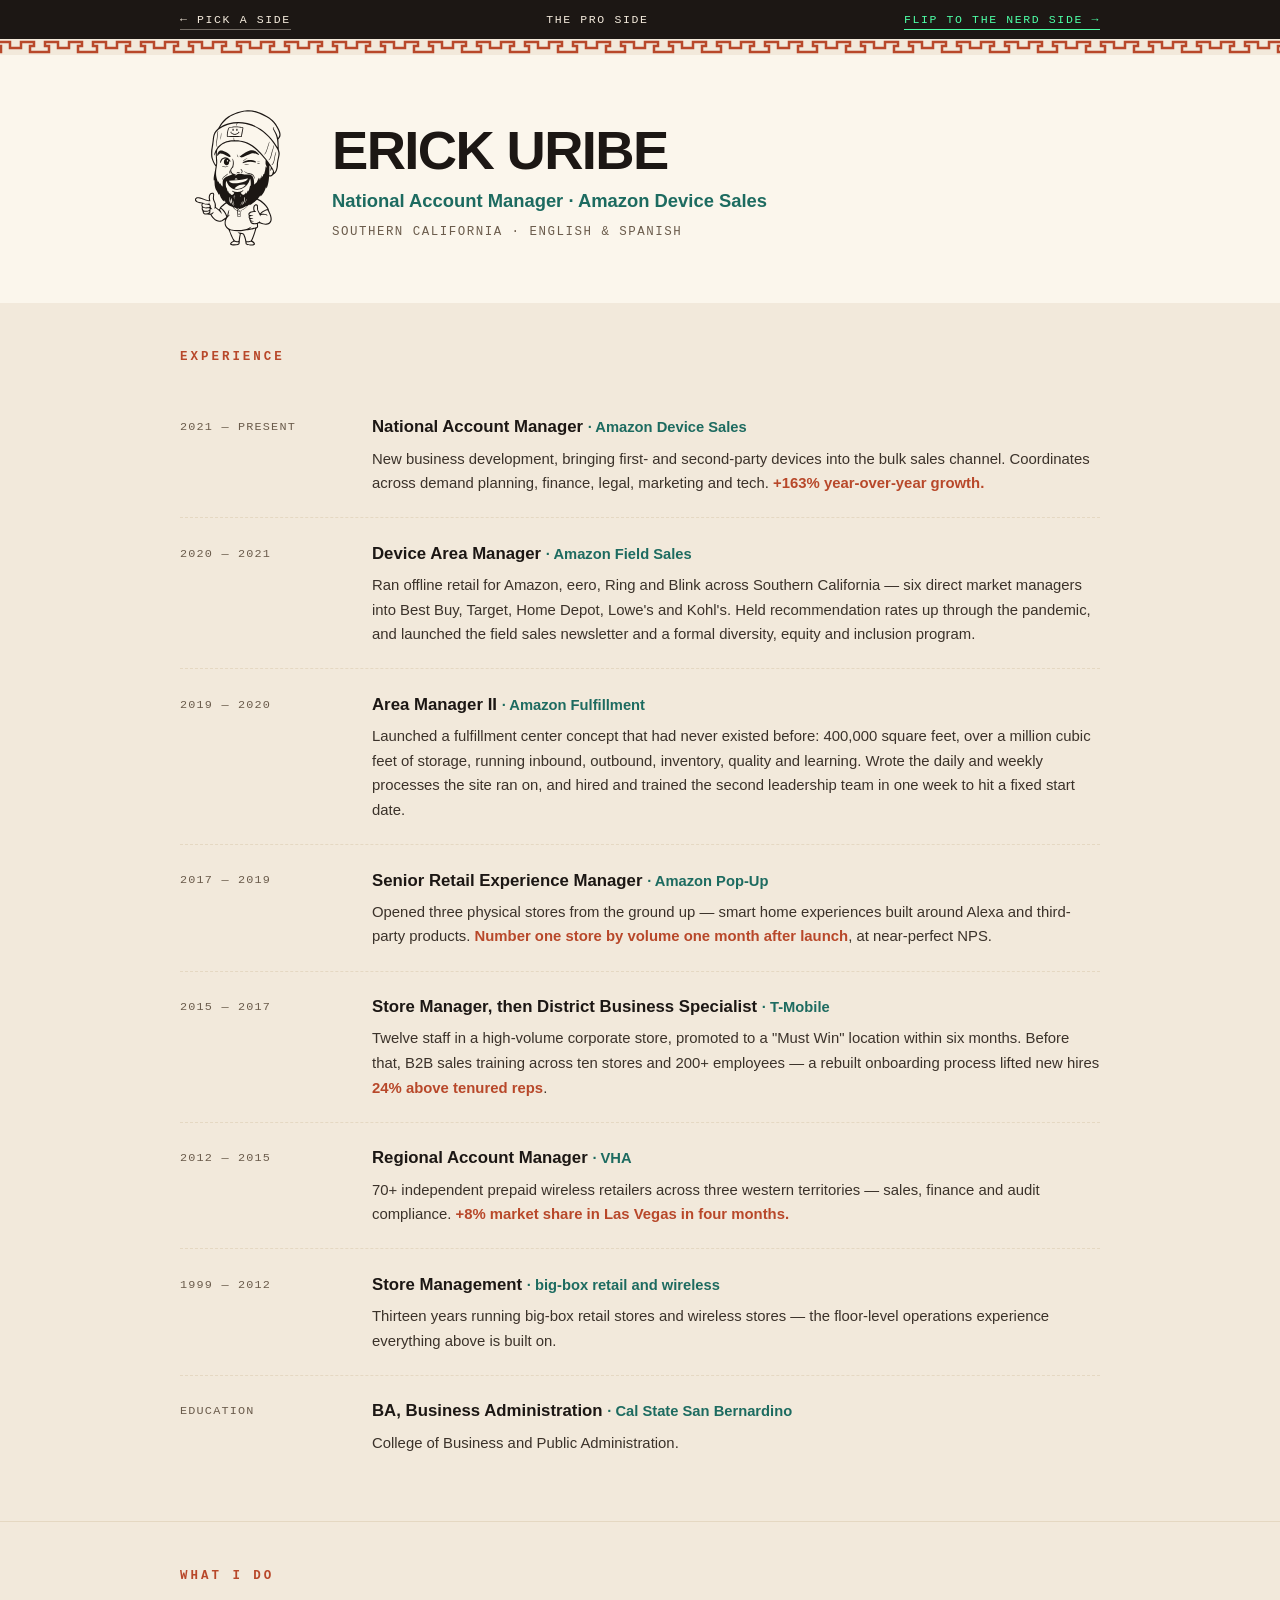
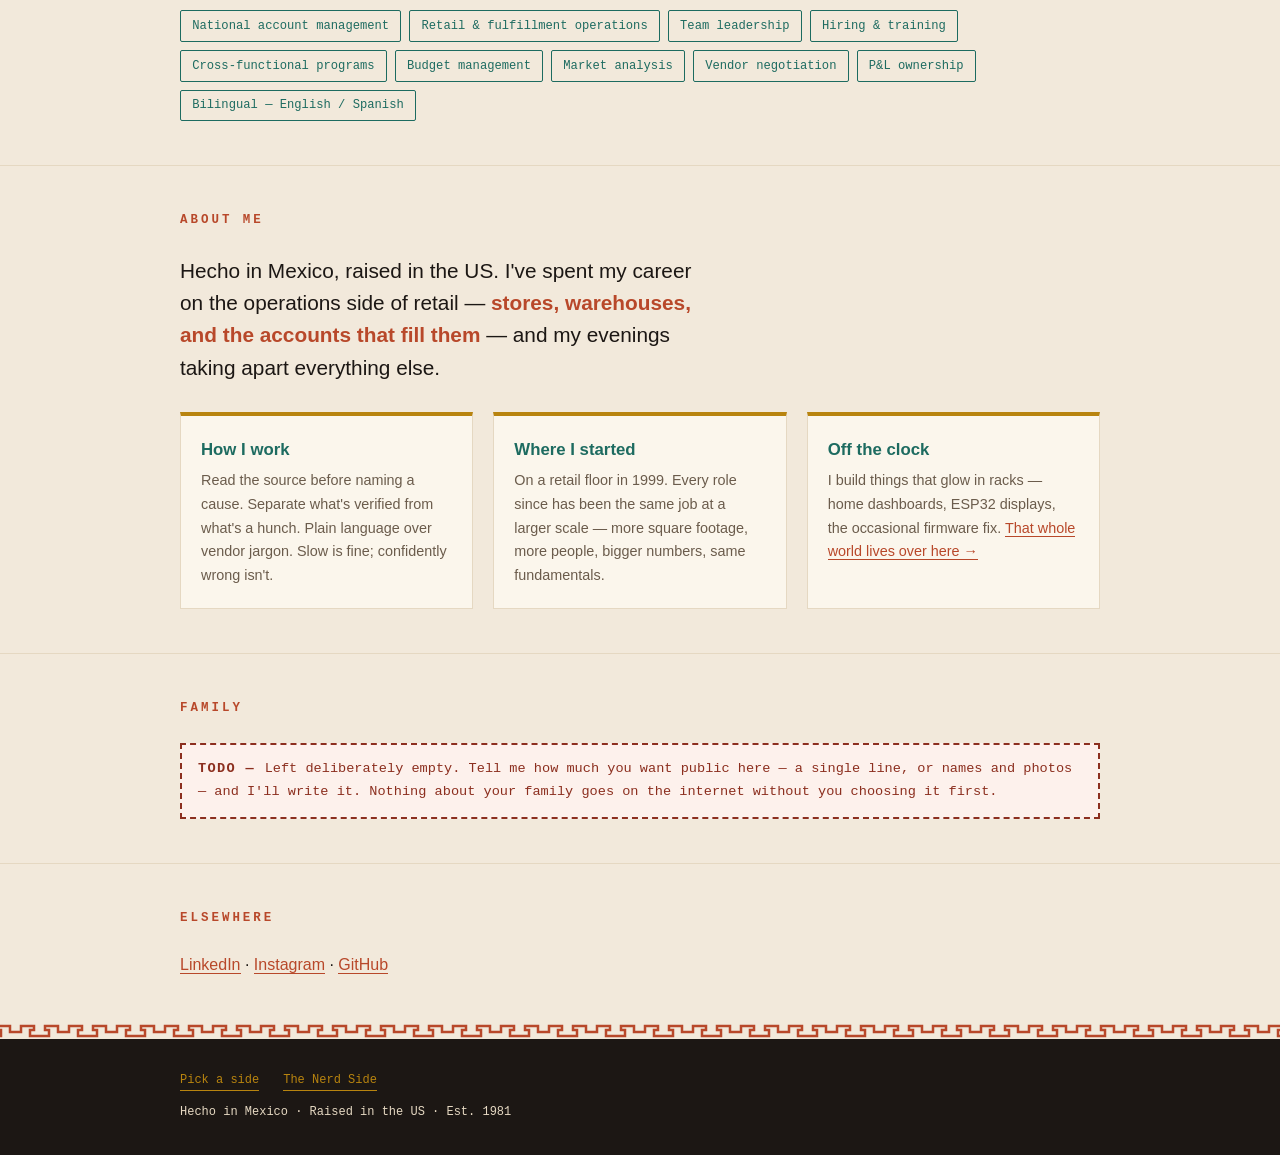
==== pro.html @ 5fe09b8d "Split the site: Pro Side and Nerd Side, with a landing page - index.html is now a two-door landing: " ====
<!DOCTYPE html>
<html lang="en">
<head>
<meta charset="utf-8">
<meta name="viewport" content="width=device-width, initial-scale=1">
<title>Erick Uribe — National Account Manager</title>
<meta name="description" content="Erick Uribe — National Account Manager at Amazon. Twenty-seven years in retail operations, fulfillment and national accounts. Southern California.">
<meta name="theme-color" content="#f2e9db">
<meta property="og:title" content="Erick Uribe — National Account Manager">
<meta property="og:description" content="Twenty-seven years in retail operations, fulfillment and national accounts.">
<link rel="icon" href="data:image/svg+xml,<svg xmlns='http://www.w3.org/2000/svg' viewBox='0 0 32 32'><rect width='32' height='32' fill='%23f2e9db'/><rect x='7' y='5' width='18' height='22' fill='%23b8482a'/></svg>">
<link rel="stylesheet" href="pro.css">
</head>
<body>

<nav class="topnav">
  <div class="wrap">
    <a href="index.html">← Pick a side</a>
    <span>The Pro Side</span>
    <a class="flip" href="nerd.html">Flip to the Nerd Side →</a>
  </div>
</nav>
<div class="greca"></div>

<header class="hero">
  <div class="wrap">
    <div class="portrait" role="img" aria-label="Cartoon portrait of Erick Uribe"></div>
    <div>
      <h1>Erick Uribe</h1>
      <p class="role">National Account Manager · Amazon Device Sales</p>
      <p class="where">Southern California · English &amp; Spanish</p>
    </div>
  </div>
</header>

<main>

<!-- =========================================================== RESUME -->
<section>
  <div class="wrap">
    <h2>Experience</h2>

    <div class="role-row">
      <div class="when">2021 — present</div>
      <div>
        <h3>National Account Manager <span class="org">· Amazon Device Sales</span></h3>
        <p>
          New business development, bringing first- and second-party devices
          into the bulk sales channel. Coordinates across demand planning,
          finance, legal, marketing and tech.
          <strong>+163% year-over-year growth.</strong>
        </p>
      </div>
    </div>

    <div class="role-row">
      <div class="when">2020 — 2021</div>
      <div>
        <h3>Device Area Manager <span class="org">· Amazon Field Sales</span></h3>
        <p>
          Ran offline retail for Amazon, eero, Ring and Blink across Southern
          California — six direct market managers into Best Buy, Target, Home
          Depot, Lowe's and Kohl's. Held recommendation rates up through the
          pandemic, and launched the field sales newsletter and a formal
          diversity, equity and inclusion program.
        </p>
      </div>
    </div>

    <div class="role-row">
      <div class="when">2019 — 2020</div>
      <div>
        <h3>Area Manager II <span class="org">· Amazon Fulfillment</span></h3>
        <p>
          Launched a fulfillment center concept that had never existed before:
          400,000 square feet, over a million cubic feet of storage, running
          inbound, outbound, inventory, quality and learning. Wrote the daily
          and weekly processes the site ran on, and hired and trained the
          second leadership team in one week to hit a fixed start date.
        </p>
      </div>
    </div>

    <div class="role-row">
      <div class="when">2017 — 2019</div>
      <div>
        <h3>Senior Retail Experience Manager <span class="org">· Amazon Pop-Up</span></h3>
        <p>
          Opened three physical stores from the ground up — smart home
          experiences built around Alexa and third-party products.
          <strong>Number one store by volume one month after launch</strong>,
          at near-perfect NPS.
        </p>
      </div>
    </div>

    <div class="role-row">
      <div class="when">2015 — 2017</div>
      <div>
        <h3>Store Manager, then District Business Specialist <span class="org">· T-Mobile</span></h3>
        <p>
          Twelve staff in a high-volume corporate store, promoted to a
          "Must Win" location within six months. Before that, B2B sales
          training across ten stores and 200+ employees — a rebuilt onboarding
          process lifted new hires <strong>24% above tenured reps</strong>.
        </p>
      </div>
    </div>

    <div class="role-row">
      <div class="when">2012 — 2015</div>
      <div>
        <h3>Regional Account Manager <span class="org">· VHA</span></h3>
        <p>
          70+ independent prepaid wireless retailers across three western
          territories — sales, finance and audit compliance.
          <strong>+8% market share in Las Vegas in four months.</strong>
        </p>
      </div>
    </div>

    <div class="role-row">
      <div class="when">1999 — 2012</div>
      <div>
        <h3>Store Management <span class="org">· big-box retail and wireless</span></h3>
        <p>
          Thirteen years running big-box retail stores and wireless stores —
          the floor-level operations experience everything above is built on.
        </p>
      </div>
    </div>

    <div class="role-row">
      <div class="when">Education</div>
      <div>
        <h3>BA, Business Administration <span class="org">· Cal State San Bernardino</span></h3>
        <p>College of Business and Public Administration.</p>
      </div>
    </div>
  </div>
</section>

<!-- ============================================================ SKILLS -->
<section>
  <div class="wrap">
    <h2>What I do</h2>
    <ul class="chips">
      <li>National account management</li>
      <li>Retail &amp; fulfillment operations</li>
      <li>Team leadership</li>
      <li>Hiring &amp; training</li>
      <li>Cross-functional programs</li>
      <li>Budget management</li>
      <li>Market analysis</li>
      <li>Vendor negotiation</li>
      <li>P&amp;L ownership</li>
      <li>Bilingual — English / Spanish</li>
    </ul>
  </div>
</section>

<!-- ========================================================== ABOUT ME -->
<section>
  <div class="wrap">
    <h2>About me</h2>
    <p class="intro">
      Hecho in Mexico, raised in the US. I've spent my career on the
      operations side of retail — <strong>stores, warehouses, and the accounts
      that fill them</strong> — and my evenings taking apart everything else.
    </p>
    <div class="cards" style="margin-top:1.75rem">
      <div class="card">
        <h3>How I work</h3>
        <p>
          Read the source before naming a cause. Separate what's verified from
          what's a hunch. Plain language over vendor jargon. Slow is fine;
          confidently wrong isn't.
        </p>
      </div>
      <div class="card">
        <h3>Where I started</h3>
        <p>
          On a retail floor in 1999. Every role since has been the same job at
          a larger scale — more square footage, more people, bigger numbers,
          same fundamentals.
        </p>
      </div>
      <div class="card">
        <h3>Off the clock</h3>
        <p>
          I build things that glow in racks — home dashboards, ESP32 displays,
          the occasional firmware fix.
          <a href="nerd.html">That whole world lives over here →</a>
        </p>
      </div>
    </div>
  </div>
</section>

<!-- ============================================================ FAMILY
     ⚠️  I did not write this section. Family details are yours to decide on,
     especially on a public page — see the note I sent with this build.
     Replace the placeholder below with whatever you're comfortable sharing,
     then delete this comment. Or delete the whole <section> to drop it.
================================================================== -->
<section>
  <div class="wrap">
    <h2>Family</h2>
    <p class="todo">
      Left deliberately empty. Tell me how much you want public here — a
      single line, or names and photos — and I'll write it. Nothing about
      your family goes on the internet without you choosing it first.
    </p>
  </div>
</section>

<!-- =========================================================== CONTACT -->
<section>
  <div class="wrap">
    <h2>Elsewhere</h2>
    <p>
      <a rel="me" href="https://www.linkedin.com/in/erickuribe/">LinkedIn</a> ·
      <a rel="me" href="https://www.instagram.com/pencreus/">Instagram</a> ·
      <a rel="me" href="https://github.com/Pencreus">GitHub</a>
    </p>
  </div>
</section>

</main>

<div class="greca"></div>
<footer>
  <div class="wrap">
    <div class="footlinks">
      <a href="index.html">Pick a side</a>
      <a href="nerd.html">The Nerd Side</a>
    </div>
    <span>Hecho in Mexico · Raised in the US · Est. 1981</span>
  </div>
</footer>

</body>
</html>
---- pro.css ----
/* ------------------------------------------------------------------
   The Pro Side — parchment and letterpress, drawn from the Pencreus art.
   Warm Mesoamerican palette: terracotta, jade, gold on aged paper.
   ------------------------------------------------------------------ */

:root {
  --bg:     #f2e9db;
  --paper:  #fbf6ec;
  --band:   #e5d8c2;
  --ink:    #1c1714;
  --mut:    #6b5c4c;
  --terra:  #b8482a;
  --jade:   #1d6b60;
  --gold:   #b8840f;

  --mono: ui-monospace, "SF Mono", SFMono-Regular, Menlo, Consolas, monospace;
  --sans: "Helvetica Neue", Helvetica, Arial, sans-serif;
  --wrap: 60rem;
}

*, *::before, *::after { box-sizing: border-box; }
html { -webkit-text-size-adjust: 100%; background: var(--bg); }

body {
  margin: 0;
  background: var(--bg);
  color: var(--ink);
  font-family: var(--sans);
  font-size: 16px;
  line-height: 1.65;
}

.wrap { max-width: var(--wrap); margin: 0 auto; padding: 0 1.25rem; }

a { color: var(--terra); text-decoration: none; border-bottom: 1px solid currentColor; }
a:hover { background: var(--terra); color: var(--paper); border-color: var(--terra); }
a:focus-visible { outline: 3px solid var(--jade); outline-offset: 2px; }

/* Stepped-fret band, reused from the logo's pyramid course. */
.greca {
  height: 16px;
  background: var(--terra);
  -webkit-mask: url("data:image/svg+xml,%3Csvg xmlns='http://www.w3.org/2000/svg' width='48' height='16' viewBox='0 0 48 16'%3E%3Cpath d='M0 13h9V7H5V3h13v6h11V3h13v4h-4v6h10' fill='none' stroke='%23000' stroke-width='2.5'/%3E%3C/svg%3E") repeat-x center / 48px 16px;
          mask: url("data:image/svg+xml,%3Csvg xmlns='http://www.w3.org/2000/svg' width='48' height='16' viewBox='0 0 48 16'%3E%3Cpath d='M0 13h9V7H5V3h13v6h11V3h13v4h-4v6h10' fill='none' stroke='%23000' stroke-width='2.5'/%3E%3C/svg%3E") repeat-x center / 48px 16px;
}

/* ------------------------------------------------------------- TOPNAV */

.topnav {
  background: var(--ink);
  color: var(--bg);
  font-family: var(--mono);
  font-size: .72rem;
  letter-spacing: .14em;
  text-transform: uppercase;
}
.topnav .wrap {
  display: flex; justify-content: space-between; align-items: center;
  gap: 1rem; padding-top: .6rem; padding-bottom: .6rem; flex-wrap: wrap;
}
.topnav a { color: var(--bg); border-bottom-color: rgba(242,233,219,.4); }
.topnav a:hover { background: var(--gold); color: var(--ink); }
.flip { color: #4dffa6 !important; border-bottom-color: #4dffa6 !important; }
.flip:hover { background: #4dffa6 !important; color: #070b08 !important; }

/* --------------------------------------------------------------- HERO */

header.hero { background: var(--paper); padding: 3rem 0 2.5rem; }
.hero .wrap { display: flex; align-items: center; gap: 2rem; flex-wrap: wrap; }

.portrait {
  width: 120px; flex: none;
  aspect-ratio: 600 / 800;
  background-color: var(--ink);
  -webkit-mask: url(assets/erick.svg) center/contain no-repeat;
          mask: url(assets/erick.svg) center/contain no-repeat;
}

h1 {
  font-size: clamp(2.2rem, 6vw, 3.4rem);
  line-height: 1; margin: 0;
  letter-spacing: -.03em; text-transform: uppercase; font-weight: 800;
}
.role {
  margin: .5rem 0 0; font-size: clamp(1rem, 2.2vw, 1.15rem);
  color: var(--jade); font-weight: 600;
}
.where {
  margin: .35rem 0 0; font-family: var(--mono);
  font-size: .78rem; letter-spacing: .12em; text-transform: uppercase;
  color: var(--mut);
}

/* ------------------------------------------------------------ SECTION */

section { padding: 2.75rem 0; border-bottom: 1px solid var(--band); }
section:last-of-type { border-bottom: 0; }

h2 {
  font-family: var(--mono);
  font-size: .78rem; letter-spacing: .24em; text-transform: uppercase;
  color: var(--terra); margin: 0 0 1.5rem; font-weight: 700;
}
h3 { font-size: 1.05rem; margin: 0 0 .35rem; font-weight: 700; }
p  { margin: 0 0 1rem; }
p:last-child { margin-bottom: 0; }

.intro { font-size: clamp(1.05rem, 2.3vw, 1.3rem); line-height: 1.55; max-width: 46ch; }
.intro strong { color: var(--terra); }

/* --------------------------------------------------------------- ROLE */

.role-row {
  display: grid; grid-template-columns: 10rem 1fr; gap: 0 2rem;
  padding: 1.35rem 0; border-bottom: 1px dashed var(--band);
}
.role-row:last-child { border-bottom: 0; }
.when {
  font-family: var(--mono); font-size: .74rem; letter-spacing: .1em;
  text-transform: uppercase; color: var(--mut); padding-top: .3rem;
}
.org { color: var(--jade); font-weight: 600; font-size: .92rem; }
.role-row p { font-size: .93rem; margin: 0; color: #3b322a; }
.role-row strong { color: var(--terra); }

/* -------------------------------------------------------------- CARDS */

.cards { display: grid; grid-template-columns: repeat(auto-fit, minmax(15rem,1fr)); gap: 1.25rem; }
.card {
  background: var(--paper);
  border: 1px solid var(--band);
  border-top: 4px solid var(--gold);
  padding: 1.25rem;
}
.card h3 { color: var(--jade); }
.card p { font-size: .9rem; color: var(--mut); }

/* -------------------------------------------------------------- SKILLS */

.chips { display: flex; flex-wrap: wrap; gap: .5rem; padding: 0; margin: 0; list-style: none; }
.chips li {
  font-family: var(--mono); font-size: .76rem;
  border: 1px solid var(--jade); color: var(--jade);
  padding: .3rem .7rem; border-radius: 2px;
}

/* ---------------------------------------------------------------- TODO */

.todo {
  color: #8c2f1f; border: 2px dashed #8c2f1f;
  padding: .85rem 1rem; font-family: var(--mono); font-size: .85rem;
  background: #fdf1ec;
}
.todo::before { content: "TODO — "; font-weight: 700; letter-spacing: .1em; }

/* -------------------------------------------------------------- FOOTER */

footer {
  background: var(--ink); color: var(--band);
  font-family: var(--mono); font-size: .75rem; padding: 2rem 0;
}
footer a { color: var(--gold); border-bottom-color: var(--gold); }
footer a:hover { background: var(--gold); color: var(--ink); }
.footlinks { display: flex; gap: 1.5rem; flex-wrap: wrap; margin-bottom: .75rem; }

@media (max-width: 40rem) {
  .role-row { grid-template-columns: 1fr; gap: .3rem; }
  .portrait { width: 84px; }
}

@media print {
  .topnav, .greca, footer { display: none; }
  body { background: #fff; }
  a { color: #000; }
}
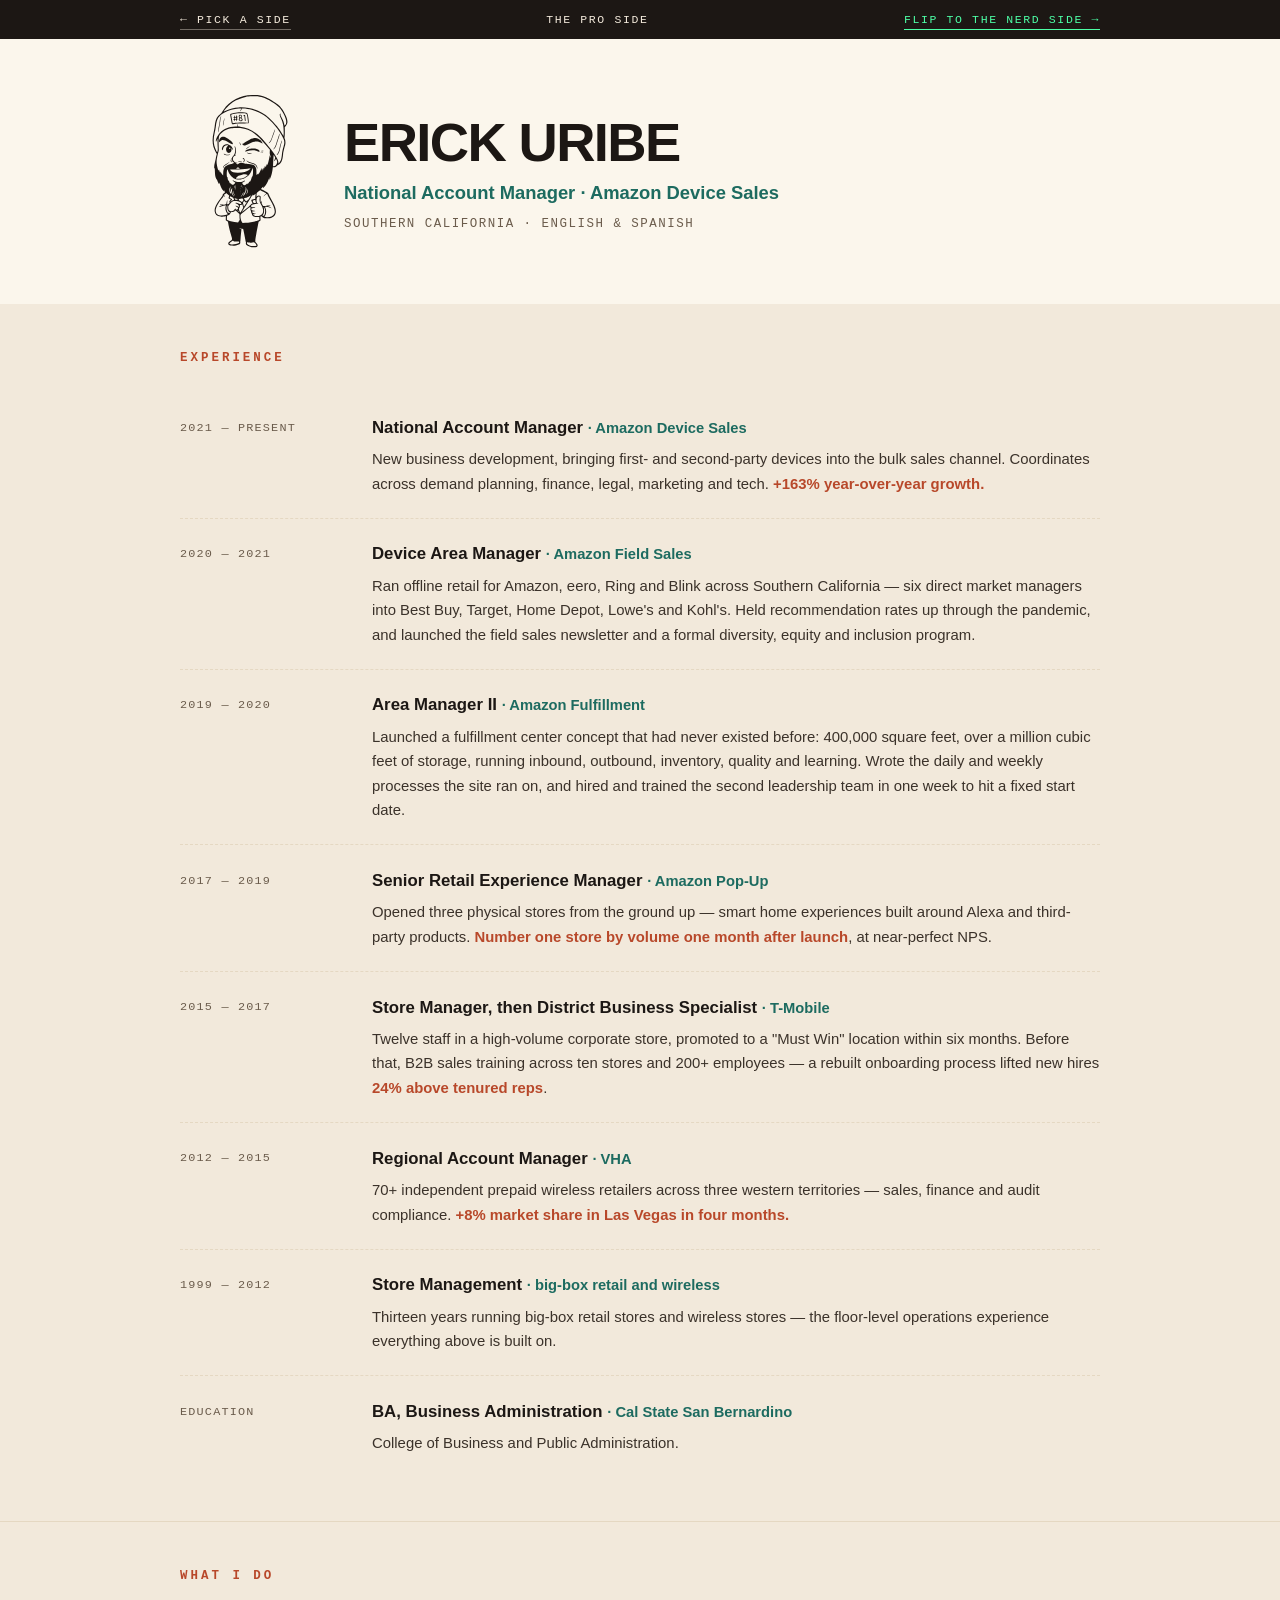
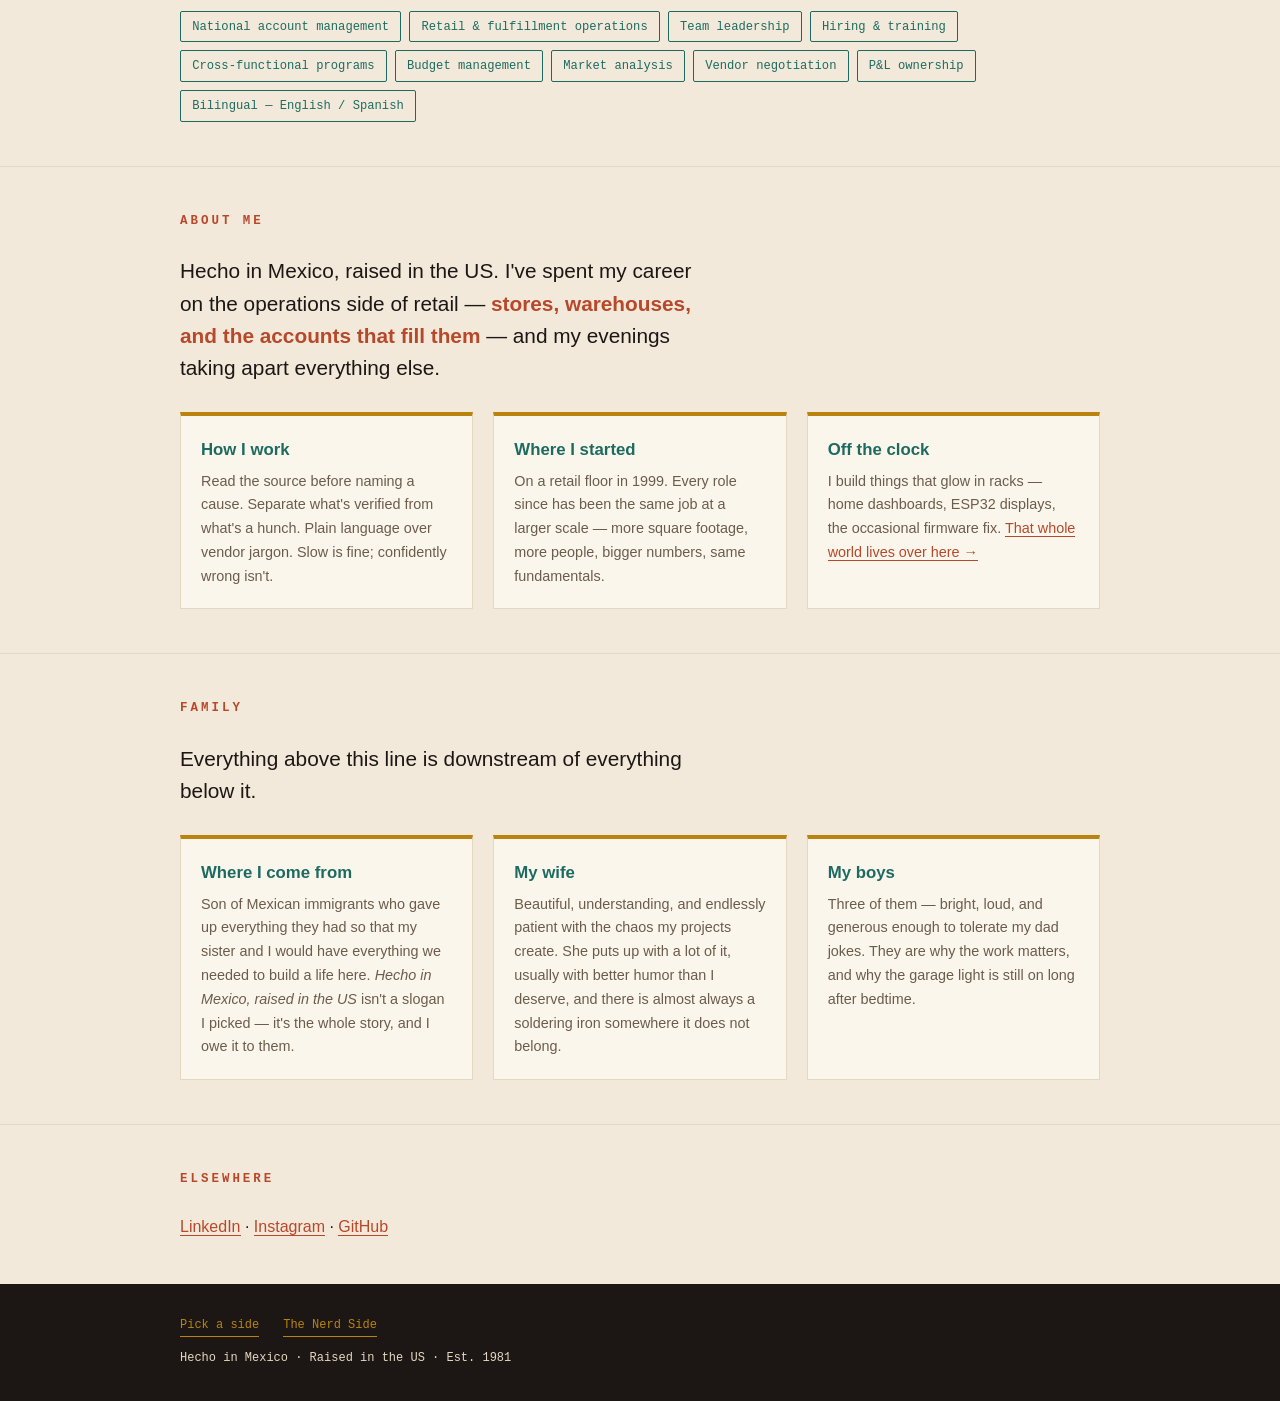
==== commit b7700f8d: "Family section, nerd avatar swap, kill the greca everywhere Family: written from what Dad gave me di" ====
--- a/pro.html
+++ b/pro.html
@@ -20,7 +20,6 @@
     <a class="flip" href="nerd.html">Flip to the Nerd Side →</a>
   </div>
 </nav>
-<div class="greca"></div>
 
 <header class="hero">
   <div class="wrap">
@@ -198,19 +197,43 @@
 </section>
 
 <!-- ============================================================ FAMILY
-     ⚠️  I did not write this section. Family details are yours to decide on,
-     especially on a public page — see the note I sent with this build.
-     Replace the placeholder below with whatever you're comfortable sharing,
-     then delete this comment. Or delete the whole <section> to drop it.
+     No names and no photos, deliberately. Everything here is what Dad
+     asked for, nothing inferred.
 ================================================================== -->
 <section>
   <div class="wrap">
     <h2>Family</h2>
-    <p class="todo">
-      Left deliberately empty. Tell me how much you want public here — a
-      single line, or names and photos — and I'll write it. Nothing about
-      your family goes on the internet without you choosing it first.
+    <p class="intro">
+      Everything above this line is downstream of everything below it.
     </p>
+    <div class="cards" style="margin-top:1.75rem">
+      <div class="card">
+        <h3>Where I come from</h3>
+        <p>
+          Son of Mexican immigrants who gave up everything they had so that
+          my sister and I would have everything we needed to build a life
+          here. <em>Hecho in Mexico, raised in the US</em> isn't a slogan I
+          picked — it's the whole story, and I owe it to them.
+        </p>
+      </div>
+      <div class="card">
+        <h3>My wife</h3>
+        <p>
+          Beautiful, understanding, and endlessly patient with the chaos my
+          projects create. She puts up with a lot of it, usually with better
+          humor than I deserve, and there is almost always a soldering iron
+          somewhere it does not belong.
+        </p>
+      </div>
+      <div class="card">
+        <h3>My boys</h3>
+        <p>
+          Three of them — bright, loud, and generous enough to tolerate my
+          dad jokes. They are why the work matters, and why the garage light
+          is still on long after bedtime.
+        </p>
+      </div>
+    </div>
   </div>
 </section>
 
@@ -228,7 +251,6 @@
 
 </main>
 
-<div class="greca"></div>
 <footer>
   <div class="wrap">
     <div class="footlinks">
--- a/pro.css
+++ b/pro.css
@@ -36,14 +36,6 @@
 a:hover { background: var(--terra); color: var(--paper); border-color: var(--terra); }
 a:focus-visible { outline: 3px solid var(--jade); outline-offset: 2px; }
 
-/* Stepped-fret band, reused from the logo's pyramid course. */
-.greca {
-  height: 16px;
-  background: var(--terra);
-  -webkit-mask: url("data:image/svg+xml,%3Csvg xmlns='http://www.w3.org/2000/svg' width='48' height='16' viewBox='0 0 48 16'%3E%3Cpath d='M0 13h9V7H5V3h13v6h11V3h13v4h-4v6h10' fill='none' stroke='%23000' stroke-width='2.5'/%3E%3C/svg%3E") repeat-x center / 48px 16px;
-          mask: url("data:image/svg+xml,%3Csvg xmlns='http://www.w3.org/2000/svg' width='48' height='16' viewBox='0 0 48 16'%3E%3Cpath d='M0 13h9V7H5V3h13v6h11V3h13v4h-4v6h10' fill='none' stroke='%23000' stroke-width='2.5'/%3E%3C/svg%3E") repeat-x center / 48px 16px;
-}
-
 /* ------------------------------------------------------------- TOPNAV */
 
 .topnav {
@@ -68,12 +60,14 @@
 header.hero { background: var(--paper); padding: 3rem 0 2.5rem; }
 .hero .wrap { display: flex; align-items: center; gap: 2rem; flex-wrap: wrap; }
 
+/* Suit-and-beanie Erick, mirrored so he faces into the page. Alpha-masked so
+   the ink colour comes from CSS — same trick as every other mark here. */
 .portrait {
-  width: 120px; flex: none;
-  aspect-ratio: 600 / 800;
+  width: 132px; flex: none;
+  aspect-ratio: 600 / 802;
   background-color: var(--ink);
-  -webkit-mask: url(assets/erick.svg) center/contain no-repeat;
-          mask: url(assets/erick.svg) center/contain no-repeat;
+  -webkit-mask: url(assets/erick_pro.svg) center/contain no-repeat;
+          mask: url(assets/erick_pro.svg) center/contain no-repeat;
 }
 
 h1 {
@@ -169,7 +163,7 @@
 }
 
 @media print {
-  .topnav, .greca, footer { display: none; }
+  .topnav, footer { display: none; }
   body { background: #fff; }
   a { color: #000; }
 }
